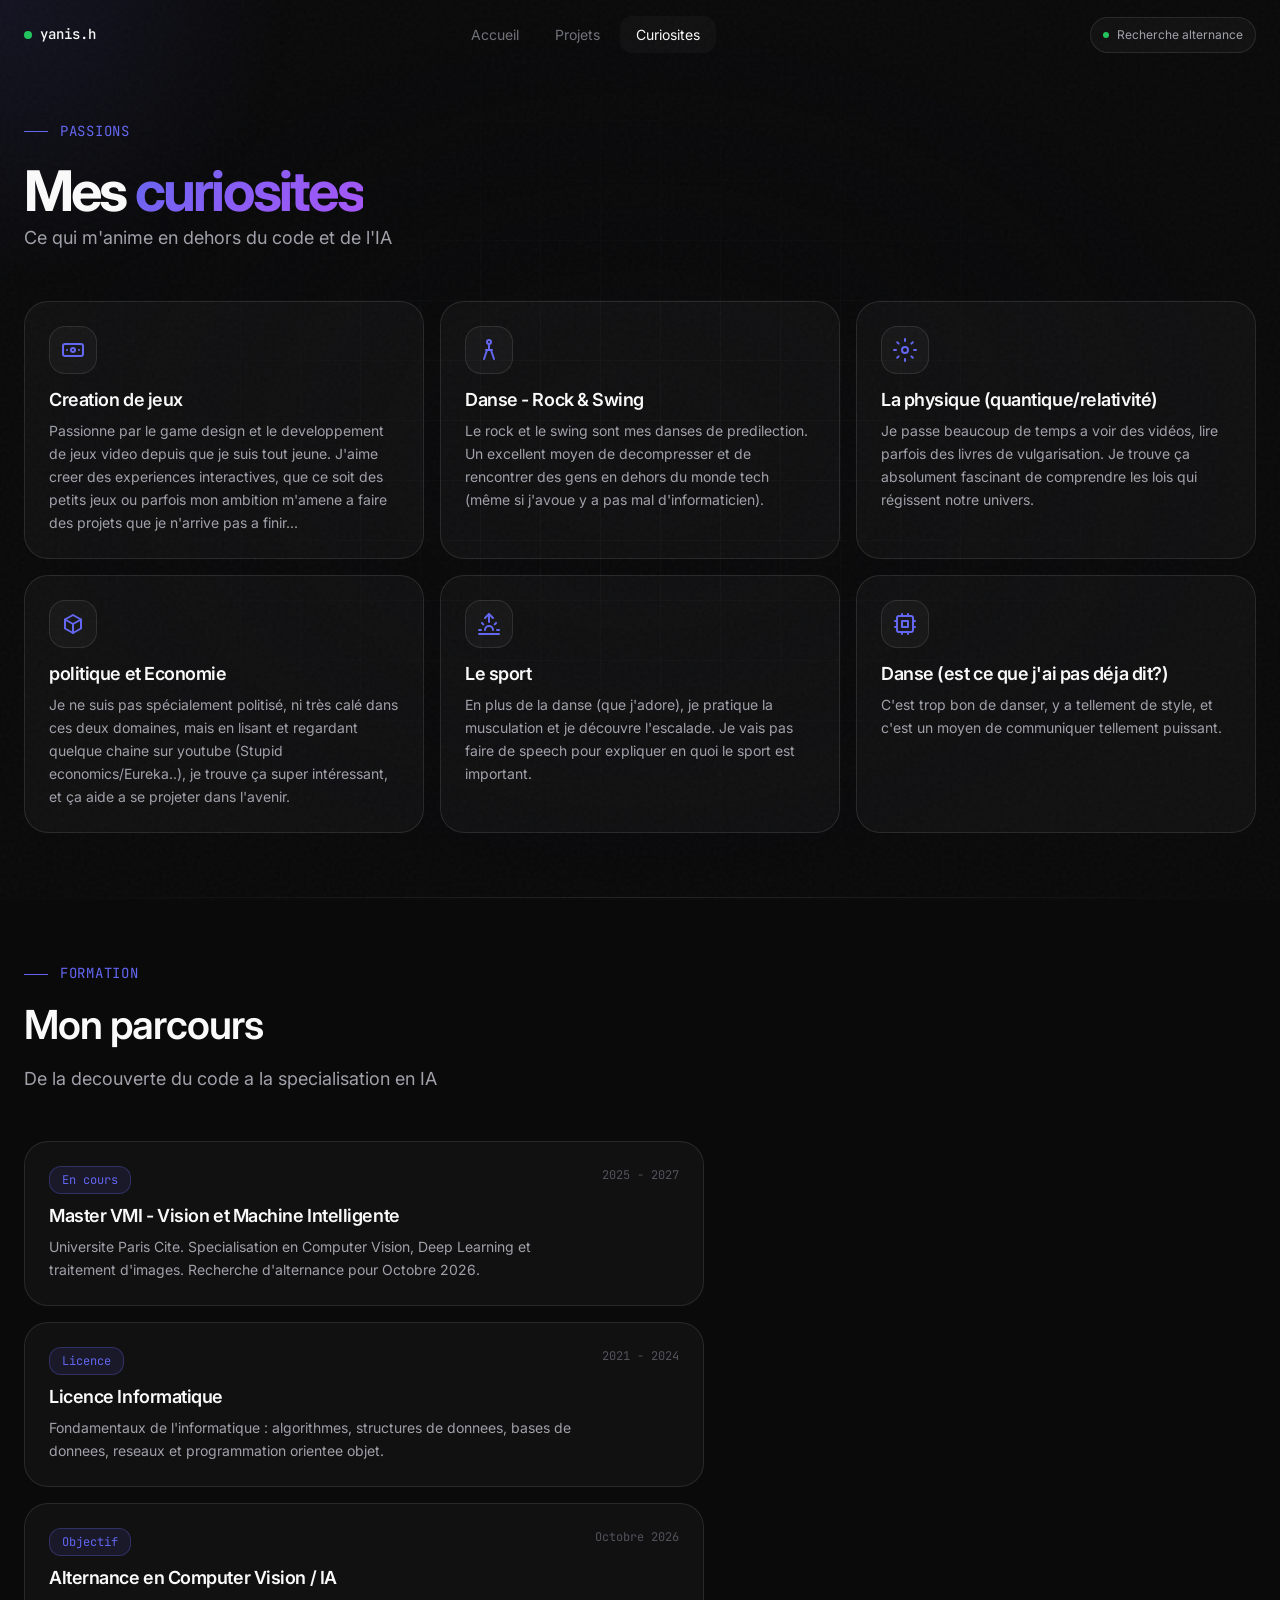
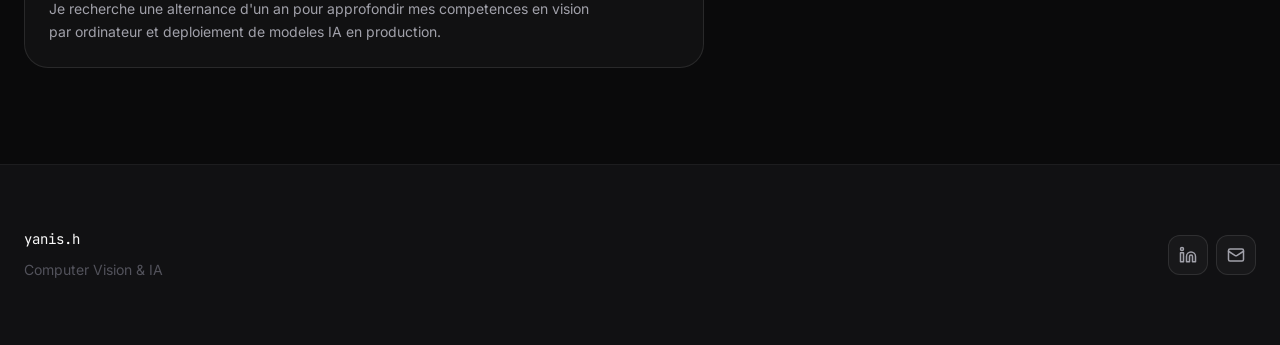
==== curiosites.html @ 2f191aeb "Initial commit - Portfolio Yanis Hemdane" ====
<!DOCTYPE html>
<html lang="fr">
<head>
  <meta charset="UTF-8">
  <meta name="viewport" content="width=device-width, initial-scale=1.0">
  <meta name="description" content="Curiosites - Yanis Hemdane - Game Dev, Danse & Passions">
  <meta name="author" content="Yanis Hemdane">
  <meta name="theme-color" content="#0a0a0b">

  <link rel="icon" type="image/svg+xml" href="data:image/svg+xml,<svg xmlns='http://www.w3.org/2000/svg' viewBox='0 0 100 100'><text y='.9em' font-size='90'>🤖</text></svg>">

  <title>Curiosites — Yanis Hemdane</title>

  <link rel="stylesheet" href="css/style.css">
</head>
<body>
  <!-- Background Grid -->
  <div class="bg-grid"></div>
  <div class="spotlight" id="spotlight"></div>

  <div class="page">
    <!-- ========== HEADER ========== -->
    <header class="header" id="header">
      <div class="container">
        <div class="header__inner">
          <a href="index.html" class="header__logo">
            <span class="header__logo-dot"></span>
            yanis.h
          </a>

          <nav class="header__nav" id="nav">
            <a href="index.html" class="header__link">Accueil</a>
            <a href="projects.html" class="header__link">Projets</a>
            <a href="curiosites.html" class="header__link header__link--active">Curiosites</a>
          </nav>

          <div class="header__status">
            <span class="header__status-dot"></span>
            Recherche alternance
          </div>

          <button class="header__menu-btn" id="menu-btn" aria-label="Menu">
            <span></span>
            <span></span>
            <span></span>
          </button>
        </div>
      </div>
    </header>

    <!-- ========== MAIN CONTENT ========== -->
    <main class="page__content">
      <section class="section" style="padding-top: 120px;">
        <div class="container">
          <!-- En-tete de page -->
          <div class="section__header">
            <p class="section__eyebrow fade-in">Passions</p>
            <h1 class="fade-in fade-in--delay-1" style="font-size: clamp(var(--text-4xl), 8vw, var(--text-5xl));">
              Mes <span class="text-gradient">curiosites</span>
            </h1>
            <p class="section__description fade-in fade-in--delay-2">
              Ce qui m'anime en dehors du code et de l'IA
            </p>
          </div>

          <!-- Grille de curiosites -->
          <div class="curiosities-grid">

            <!-- Curiosite 1: Game Dev -->
            <div class="curiosity-card stagger-item">
              <div class="curiosity-card__icon">
                <svg xmlns="http://www.w3.org/2000/svg" viewBox="0 0 24 24" fill="none" stroke="currentColor" stroke-width="2" stroke-linecap="round" stroke-linejoin="round">
                  <rect x="2" y="6" width="20" height="12" rx="2"/>
                  <circle cx="12" cy="12" r="2"/>
                  <path d="M6 12h.01"/>
                  <path d="M18 12h.01"/>
                </svg>
              </div>
              <h3 class="curiosity-card__title">Creation de jeux</h3>
              <p class="curiosity-card__text">
                Passionne par le game design et le developpement de jeux video depuis que je suis tout jeune.
                J'aime creer des experiences interactives, que ce soit des petits jeux ou parfois mon ambition m'amene a faire des 
                projets que je n'arrive pas a finir...
              </p>
            </div>

            <!-- Curiosite 2: Danse -->
            <div class="curiosity-card stagger-item">
              <div class="curiosity-card__icon">
                <svg xmlns="http://www.w3.org/2000/svg" viewBox="0 0 24 24" fill="none" stroke="currentColor" stroke-width="2" stroke-linecap="round" stroke-linejoin="round">
                  <circle cx="12" cy="4" r="2"/>
                  <path d="m7 21 3-9"/>
                  <path d="M9 12h6"/>
                  <path d="m17 21-3-9"/>
                  <path d="M12 6v6"/>
                </svg>
              </div>
              <h3 class="curiosity-card__title">Danse - Rock & Swing</h3>
              <p class="curiosity-card__text">
                Le rock et le swing sont mes danses de predilection. Un excellent moyen
                de decompresser et de rencontrer des gens en dehors du monde tech (même si j'avoue y a pas mal d'informaticien).
              </p>
            </div>

            <!-- Curiosite 3: Computer Vision -->
            <div class="curiosity-card stagger-item">
              <div class="curiosity-card__icon">
                <svg xmlns="http://www.w3.org/2000/svg" viewBox="0 0 24 24" fill="none" stroke="currentColor" stroke-width="2" stroke-linecap="round" stroke-linejoin="round">
                  <circle cx="12" cy="12" r="3"/>
                  <path d="M12 1v2"/>
                  <path d="M12 21v2"/>
                  <path d="M4.22 4.22l1.42 1.42"/>
                  <path d="M18.36 18.36l1.42 1.42"/>
                  <path d="M1 12h2"/>
                  <path d="M21 12h2"/>
                  <path d="M4.22 19.78l1.42-1.42"/>
                  <path d="M18.36 5.64l1.42-1.42"/>
                </svg>
              </div>
              <h3 class="curiosity-card__title">La physique (quantique/relativité)</h3>
              <p class="curiosity-card__text">
                Je passe beaucoup de temps a voir des vidéos, lire parfois des livres de vulgarisation.
                Je trouve ça absolument fascinant de comprendre les lois qui régissent notre univers.
              </p>
            </div>

            <!-- Curiosite 4: 3D -->
            <div class="curiosity-card stagger-item">
              <div class="curiosity-card__icon">
                <svg xmlns="http://www.w3.org/2000/svg" viewBox="0 0 24 24" fill="none" stroke="currentColor" stroke-width="2" stroke-linecap="round" stroke-linejoin="round">
                  <path d="M12 3l8 4.5v9L12 21l-8-4.5v-9L12 3z"/>
                  <path d="M12 12l8-4.5"/>
                  <path d="M12 12v9"/>
                  <path d="M12 12L4 7.5"/>
                </svg>
              </div>
              <h3 class="curiosity-card__title">politique et Economie</h3>
              <p class="curiosity-card__text">
                Je ne suis pas spécialement politisé, ni très calé dans ces deux domaines, mais en lisant et regardant
                quelque chaine sur youtube (Stupid economics/Eureka..), je trouve ça super intéressant, et ça aide a se projeter dans l'avenir.
              </p>
            </div>

            <!-- Curiosite 5: Deep Learning -->
            <div class="curiosity-card stagger-item">
              <div class="curiosity-card__icon">
                <svg xmlns="http://www.w3.org/2000/svg" viewBox="0 0 24 24" fill="none" stroke="currentColor" stroke-width="2" stroke-linecap="round" stroke-linejoin="round">
                  <path d="M12 2v8"/>
                  <path d="m4.93 10.93 1.41 1.41"/>
                  <path d="M2 18h2"/>
                  <path d="M20 18h2"/>
                  <path d="m19.07 10.93-1.41 1.41"/>
                  <path d="M22 22H2"/>
                  <path d="m8 6 4-4 4 4"/>
                  <path d="M16 18a4 4 0 0 0-8 0"/>
                </svg>
              </div>
              <h3 class="curiosity-card__title">Le sport</h3>
              <p class="curiosity-card__text">
                En plus de la danse (que j'adore), je pratique la musculation et je découvre l'escalade.
                Je vais pas faire de speech pour expliquer en quoi le sport est important.

              </p>
            </div>

            <!-- Curiosite 6: Edge Computing -->
            <div class="curiosity-card stagger-item">
              <div class="curiosity-card__icon">
                <svg xmlns="http://www.w3.org/2000/svg" viewBox="0 0 24 24" fill="none" stroke="currentColor" stroke-width="2" stroke-linecap="round" stroke-linejoin="round">
                  <rect x="4" y="4" width="16" height="16" rx="2"/>
                  <rect x="9" y="9" width="6" height="6"/>
                  <path d="M9 2v2"/>
                  <path d="M15 2v2"/>
                  <path d="M9 20v2"/>
                  <path d="M15 20v2"/>
                  <path d="M2 9h2"/>
                  <path d="M2 15h2"/>
                  <path d="M20 9h2"/>
                  <path d="M20 15h2"/>
                </svg>
              </div>
              <h3 class="curiosity-card__title">Danse (est ce que j'ai pas déja dit?)</h3>
              <p class="curiosity-card__text">
                C'est trop bon de danser, y a tellement de style, et c'est un moyen de communiquer tellement puissant.
              </p>
            </div>

          </div>

          <!-- Section Parcours -->
          <div class="divider divider--gradient"></div>

          <div class="section__header">
            <p class="section__eyebrow fade-in">Formation</p>
            <h2 class="section__title fade-in fade-in--delay-1">Mon parcours</h2>
            <p class="section__description fade-in fade-in--delay-2">
              De la decouverte du code a la specialisation en IA
            </p>
          </div>

          <div style="max-width: var(--container-sm);">
            <!-- Formation 1 -->
            <article class="bento-item stagger-item" style="margin-bottom: var(--space-4);">
              <div style="display: flex; justify-content: space-between; align-items: start; margin-bottom: var(--space-3);">
                <span class="tag tag--accent">En cours</span>
                <span style="font-family: var(--font-mono); font-size: var(--text-xs); color: var(--color-text-muted);">
                  2025 - 2027
                </span>
              </div>
              <h3 style="font-size: var(--text-lg); margin-bottom: var(--space-2);">
                Master VMI - Vision et Machine Intelligente
              </h3>
              <p style="color: var(--color-text-secondary); font-size: var(--text-sm);">
                Universite Paris Cite. Specialisation en Computer Vision, Deep Learning
                et traitement d'images. Recherche d'alternance pour Octobre 2026.
              </p>
            </article>

            <!-- Formation 2 -->
            <article class="bento-item stagger-item" style="margin-bottom: var(--space-4);">
              <div style="display: flex; justify-content: space-between; align-items: start; margin-bottom: var(--space-3);">
                <span class="tag tag--accent">Licence</span>
                <span style="font-family: var(--font-mono); font-size: var(--text-xs); color: var(--color-text-muted);">
                  2021 - 2024
                </span>
              </div>
              <h3 style="font-size: var(--text-lg); margin-bottom: var(--space-2);">
                Licence Informatique
              </h3>
              <p style="color: var(--color-text-secondary); font-size: var(--text-sm);">
                Fondamentaux de l'informatique : algorithmes, structures de donnees,
                bases de donnees, reseaux et programmation orientee objet.
              </p>
            </article>

            <!-- Objectifs -->
            <article class="bento-item stagger-item">
              <div style="display: flex; justify-content: space-between; align-items: start; margin-bottom: var(--space-3);">
                <span class="tag tag--accent">Objectif</span>
                <span style="font-family: var(--font-mono); font-size: var(--text-xs); color: var(--color-text-muted);">
                  Octobre 2026
                </span>
              </div>
              <h3 style="font-size: var(--text-lg); margin-bottom: var(--space-2);">
                Alternance en Computer Vision / IA
              </h3>
              <p style="color: var(--color-text-secondary); font-size: var(--text-sm);">
                Je recherche une alternance d'un an pour approfondir mes competences
                en vision par ordinateur et deploiement de modeles IA en production.
              </p>
            </article>
          </div>

        </div>
      </section>
    </main>

    <!-- ========== FOOTER ========== -->
    <footer class="footer">
      <div class="container">
        <div class="footer__inner">
          <div class="footer__left">
            <span class="footer__logo">yanis.h</span>
            <p class="footer__text">Computer Vision & IA</p>
          </div>

          <div class="footer__social">
            <a href="https://www.linkedin.com/in/yanis-hemdane-5b6553298/" class="footer__social-link" target="_blank" rel="noopener" aria-label="LinkedIn">
              <svg xmlns="http://www.w3.org/2000/svg" viewBox="0 0 24 24" fill="none" stroke="currentColor" stroke-width="2" stroke-linecap="round" stroke-linejoin="round">
                <path d="M16 8a6 6 0 0 1 6 6v7h-4v-7a2 2 0 0 0-2-2 2 2 0 0 0-2 2v7h-4v-7a6 6 0 0 1 6-6z"/>
                <rect x="2" y="9" width="4" height="12"/>
                <circle cx="4" cy="4" r="2"/>
              </svg>
            </a>
            <a href="mailto:yanishemdane@gmail.com" class="footer__social-link" aria-label="Email">
              <svg xmlns="http://www.w3.org/2000/svg" viewBox="0 0 24 24" fill="none" stroke="currentColor" stroke-width="2" stroke-linecap="round" stroke-linejoin="round">
                <rect width="20" height="16" x="2" y="4" rx="2"/>
                <path d="m22 7-8.97 5.7a1.94 1.94 0 0 1-2.06 0L2 7"/>
              </svg>
            </a>
          </div>
        </div>
      </div>
    </footer>
  </div>

  <script src="js/main.js"></script>
</body>
</html>
---- css/style.css ----
/* ==========================================================================
   Style Principal - Portfolio Tech Moderne
   ========================================================================== */

/* Google Fonts - Inter + JetBrains Mono */
@import url('https://fonts.googleapis.com/css2?family=Inter:wght@400;500;600;700&family=JetBrains+Mono:wght@400;500&display=swap');

/* Modules CSS */
@import 'variables.css';
@import 'base.css';
@import 'layout.css';
@import 'components.css';
@import 'animations.css';
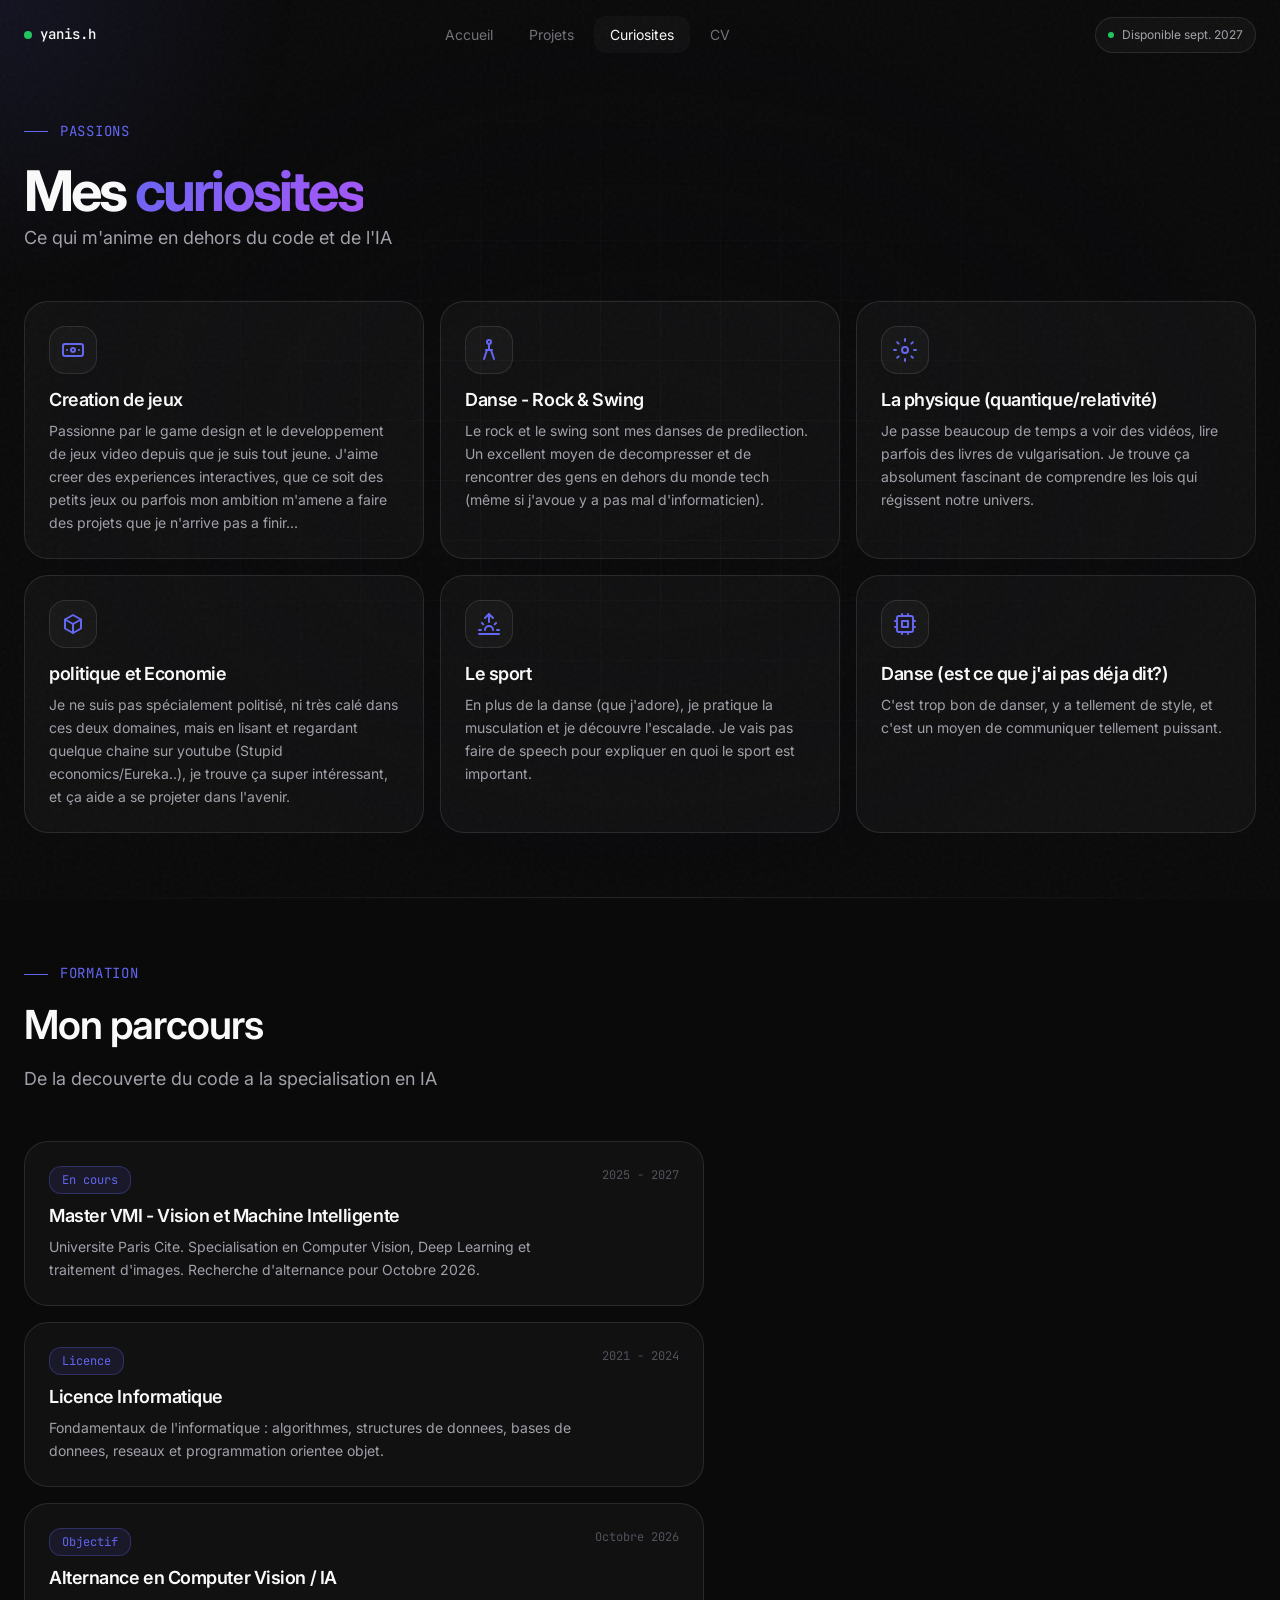
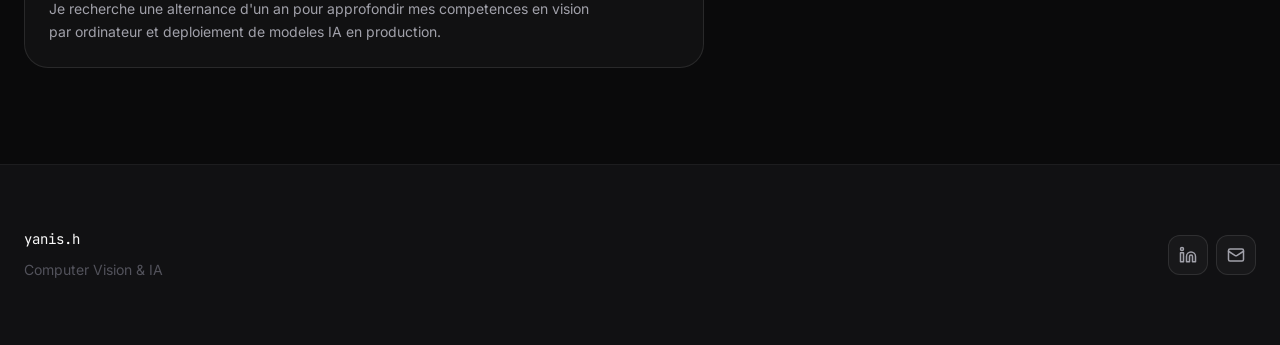
==== commit 8cf35866: "Portfolio: projets vision industrielle (BIM vs photo, YRYS), images, CV PDF Co-Authored-By: Claude O" ====
--- a/curiosites.html
+++ b/curiosites.html
@@ -32,11 +32,12 @@
             <a href="index.html" class="header__link">Accueil</a>
             <a href="projects.html" class="header__link">Projets</a>
             <a href="curiosites.html" class="header__link header__link--active">Curiosites</a>
+            <a href="cv/CV_Yanis_Hemdane.pdf" class="header__link" target="_blank" rel="noopener">CV</a>
           </nav>
 
           <div class="header__status">
             <span class="header__status-dot"></span>
-            Recherche alternance
+            Disponible sept. 2027
           </div>
 
           <button class="header__menu-btn" id="menu-btn" aria-label="Menu">
